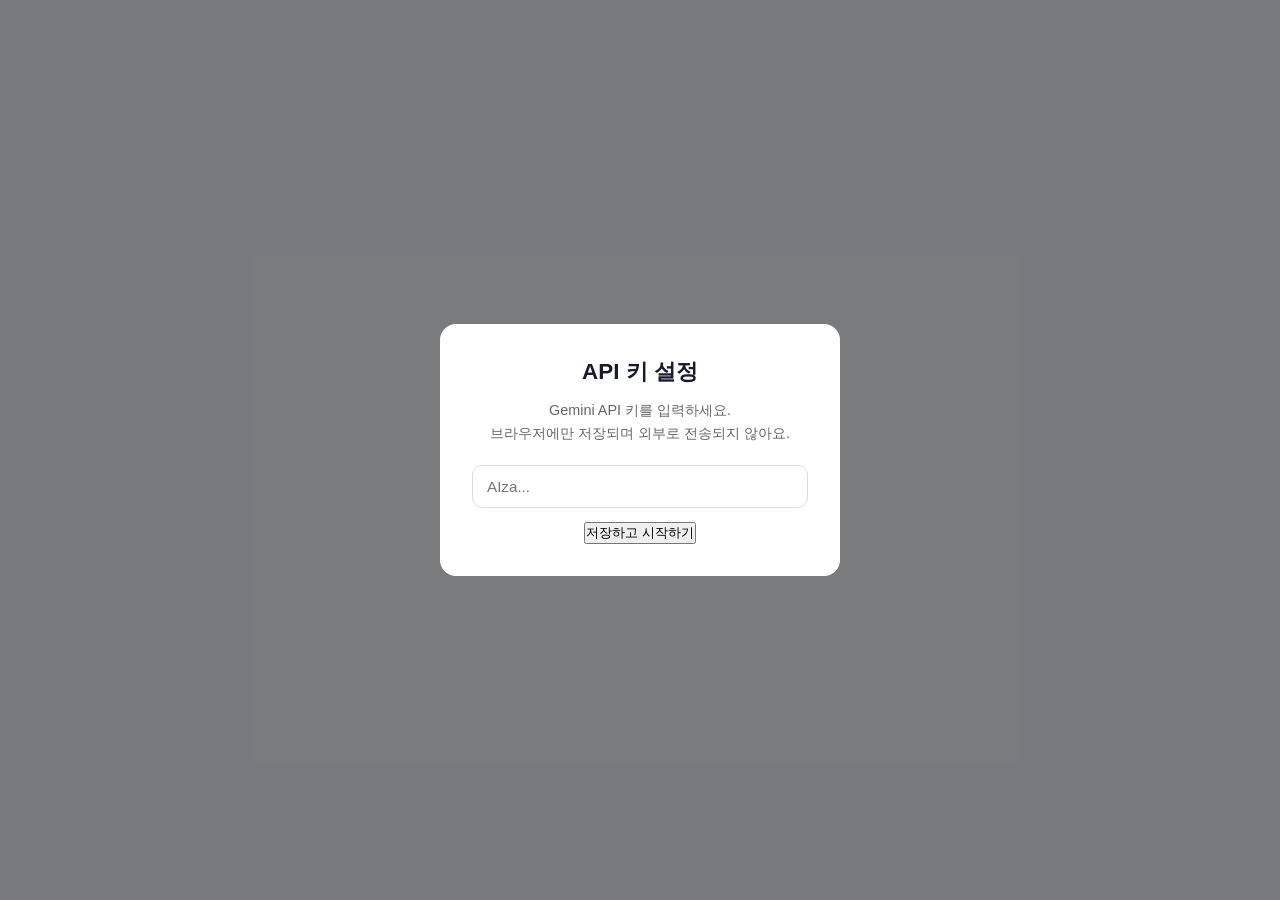
==== index.html @ 81c8525d "first commit" ====
<!DOCTYPE html>
<html lang="ko">
<head>
  <meta charset="UTF-8" />
  <meta name="viewport" content="width=device-width, initial-scale=1.0" />
  <title>Language Study</title>
  <link rel="stylesheet" href="style.css" />
</head>
<body>

  <!-- API Key Modal -->
  <div id="apiModal" class="modal-overlay">
    <div class="modal-box">
      <h2>API 키 설정</h2>
      <p>Gemini API 키를 입력하세요.<br/>브라우저에만 저장되며 외부로 전송되지 않아요.</p>
      <input type="password" id="apiKeyInput" placeholder="AIza..." />
      <button id="saveApiKey">저장하고 시작하기</button>
    </div>
  </div>

  <!-- Main App -->
  <div id="app" class="hidden">
    <header>
      <h1>Language Study</h1>
      <button id="changeApiKey" class="btn-ghost">API 키 변경</button>
    </header>

    <main>
      <!-- Language Tab -->
      <div class="tab-group">
        <button class="tab active" data-lang="en">영어</button>
        <button class="tab" data-lang="zh">중국어</button>
      </div>

      <!-- Topic Card -->
      <div class="card topic-card">
        <div class="topic-meta">
          <span class="badge" id="topicLevel">기초</span>
          <span class="topic-num" id="topicNum">1 / 15</span>
        </div>
        <div class="topic-title" id="topicTitle">자기소개</div>
        <div class="topic-desc" id="topicDesc">이름, 직업, 취미 등 기본적인 자기소개를 연습해보세요.</div>
        <div class="topic-btns">
          <button id="prevTopic" class="btn-ghost">이전</button>
          <button id="nextTopic" class="btn-ghost">다음</button>
          <button id="startChat" class="btn-primary">시작하기</button>
        </div>
      </div>

      <!-- Mode Toggle -->
      <div class="tab-group">
        <button class="mode-tab active" data-mode="chat">대화 연습</button>
        <button class="mode-tab" data-mode="correct">문장 교정</button>
      </div>

      <!-- Chat Box -->
      <div class="card chat-card">
        <div id="chatMessages" class="chat-messages">
          <div class="msg ai">
            <span>안녕하세요! 위에서 주제를 선택하고 시작하기를 눌러주세요.</span>
          </div>
        </div>
        <div class="chat-input-row">
          <input type="text" id="userInput" placeholder="메시지를 입력하세요..." autocomplete="off" />
          <button id="sendBtn">전송</button>
        </div>
      </div>

      <!-- Stats -->
      <div class="stats-row">
        <div class="stat-box">
          <div class="stat-num" id="todayCount">0</div>
          <div class="stat-label">오늘 대화</div>
        </div>
        <div class="stat-box">
          <div class="stat-num" id="streakCount">0</div>
          <div class="stat-label">연속 학습일</div>
        </div>
      </div>
    </main>
  </div>

  <script src="app.js"></script>
</body>
</html>
---- style.css ----
* {
  box-sizing: border-box;
  margin: 0;
  padding: 0;
}

body {
  font-family: -apple-system, BlinkMacSystemFont, 'Segoe UI', sans-serif;
  background: #f4f6fb;
  color: #1a1a2e;
  min-height: 100vh;
}

/* Modal */
.modal-overlay {
  position: fixed;
  inset: 0;
  background: rgba(0,0,0,0.5);
  display: flex;
  align-items: center;
  justify-content: center;
  z-index: 100;
  padding: 20px;
}

.modal-box {
  background: #fff;
  border-radius: 16px;
  padding: 32px;
  max-width: 400px;
  width: 100%;
  text-align: center;
}

.modal-box h2 {
  font-size: 1.4rem;
  margin-bottom: 12px;
  color: #1a1a2e;
}

.modal-box p {
  font-size: 0.9rem;
  color: #666;
  margin-bottom: 20px;
  line-height: 1.6;
}

.modal-box input {
  width: 100%;
  padding: 12px 14px;
  border: 1.5px solid #ddd;
  border-radius: 10px;
  font-size: 0.95rem;
  margin-bottom: 14px;
  outline: none;
  transition: border-color 0.2s;
}

.modal-box input:focus {
  border-color: #6c63ff;
}

/* Header */
header {
  display: flex;
  align-items: center;
  justify-content: space-between;
  padding: 20px 24px 10px;
  max-width: 640px;
  margin: 0 auto;
}

header h1 {
  font-size: 1.3rem;
  font-weight: 700;
  color: #6c63ff;
}

/* Main */
main {
  max-width: 640px;
  margin: 0 auto;
  padding: 12px 16px 40px;
  display: flex;
  flex-direction: column;
  gap: 16px;
}

/* Tabs */
.tab-group {
  display: flex;
  background: #e8e8f0;
  border-radius: 12px;
  padding: 4px;
  gap: 4px;
}

.tab, .mode-tab {
  flex: 1;
  padding: 10px;
  border: none;
  border-radius: 9px;
  background: transparent;
  font-size: 0.9rem;
  font-weight: 500;
  color: #888;
  cursor: pointer;
  transition: all 0.2s;
}

.tab.active, .mode-tab.active {
  background: #fff;
  color: #6c63ff;
  font-weight: 700;
  box-shadow: 0 1px 4px rgba(0,0,0,0.1);
}

/* Cards */
.card {
  background: #fff;
  border-radius: 16px;
  padding: 20px;
  box-shadow: 0 2px 8px rgba(0,0,0,0.06);
}

/* Topic Card */
.topic-meta {
  display: flex;
  justify-content: space-between;
  align-items: center;
  margin-bottom: 10px;
}

.badge {
  background: #ede9ff;
  color: #6c63ff;
  font-size: 0.75rem;
  font-weight: 600;
  padding: 4px 10px;
  border-radius: 20px;
}

.badge.business { background: #fff0e0; color: #e07000; }
.badge.mid { background: #e0f5e9; color: #2e7d32; }

.topic-num {
  font-size: 0.8rem;
  color: #aaa;
}

.topic-title {
  font-size: 1.3rem;
  font-weight: 700;
  margin-bottom: 8px;
}

.topic-desc {
  font-size: 0.88rem;
  color: #666;
  line-height: 1.6;
  margin-bottom: 16px;
}

.topic-btns {
  display: flex;
  gap: 8px;
  align-items: center;
}

/* Buttons */
.btn-primary {
  flex: 1;
  padding: 11px 20px;
  background: #6c63ff;
  color: #fff;
  border: none;
  border-radius: 10px;
  font-size: 0.95rem;
  font-weight: 600;
  cursor: pointer;
  transition: background 0.2s;
}

.btn-primary:hover { background: #574fd6; }

.btn-ghost {
  padding: 10px 14px;
  background: transparent;
  border: 1.5px solid #ddd;
  border-radius: 10px;
  font-size: 0.88rem;
  color: #555;
  cursor: pointer;
  transition: all 0.2s;
}

.btn-ghost:hover { border-color: #6c63ff; color: #6c63ff; }

/* Chat */
.chat-card {
  padding: 0;
  overflow: hidden;
}

.chat-messages {
  height: 360px;
  overflow-y: auto;
  padding: 20px;
  display: flex;
  flex-direction: column;
  gap: 12px;
  scroll-behavior: smooth;
}

.msg {
  display: flex;
  gap: 10px;
  max-width: 85%;
}

.msg.ai {
  align-self: flex-start;
}

.msg.user {
  align-self: flex-end;
  flex-direction: row-reverse;
}

.msg span {
  padding: 12px 16px;
  border-radius: 16px;
  font-size: 0.9rem;
  line-height: 1.6;
  white-space: pre-wrap;
}

.msg.ai span {
  background: #f0eeff;
  color: #1a1a2e;
  border-bottom-left-radius: 4px;
}

.msg.user span {
  background: #6c63ff;
  color: #fff;
  border-bottom-right-radius: 4px;
}

.msg.loading span {
  color: #aaa;
  font-style: italic;
}

.chat-input-row {
  display: flex;
  padding: 14px 16px;
  gap: 10px;
  border-top: 1px solid #f0f0f0;
}

.chat-input-row input {
  flex: 1;
  padding: 12px 14px;
  border: 1.5px solid #eee;
  border-radius: 10px;
  font-size: 0.9rem;
  outline: none;
  transition: border-color 0.2s;
}

.chat-input-row input:focus { border-color: #6c63ff; }

.chat-input-row button {
  padding: 12px 20px;
  background: #6c63ff;
  color: #fff;
  border: none;
  border-radius: 10px;
  font-size: 0.9rem;
  font-weight: 600;
  cursor: pointer;
  transition: background 0.2s;
}

.chat-input-row button:hover { background: #574fd6; }
.chat-input-row button:disabled { background: #ccc; cursor: not-allowed; }

/* Stats */
.stats-row {
  display: flex;
  gap: 16px;
}

.stat-box {
  flex: 1;
  background: #fff;
  border-radius: 14px;
  padding: 16px;
  text-align: center;
  box-shadow: 0 2px 8px rgba(0,0,0,0.06);
}

.stat-num {
  font-size: 1.8rem;
  font-weight: 700;
  color: #6c63ff;
}

.stat-label {
  font-size: 0.8rem;
  color: #999;
  margin-top: 4px;
}

/* Utility */
.hidden { display: none !important; }
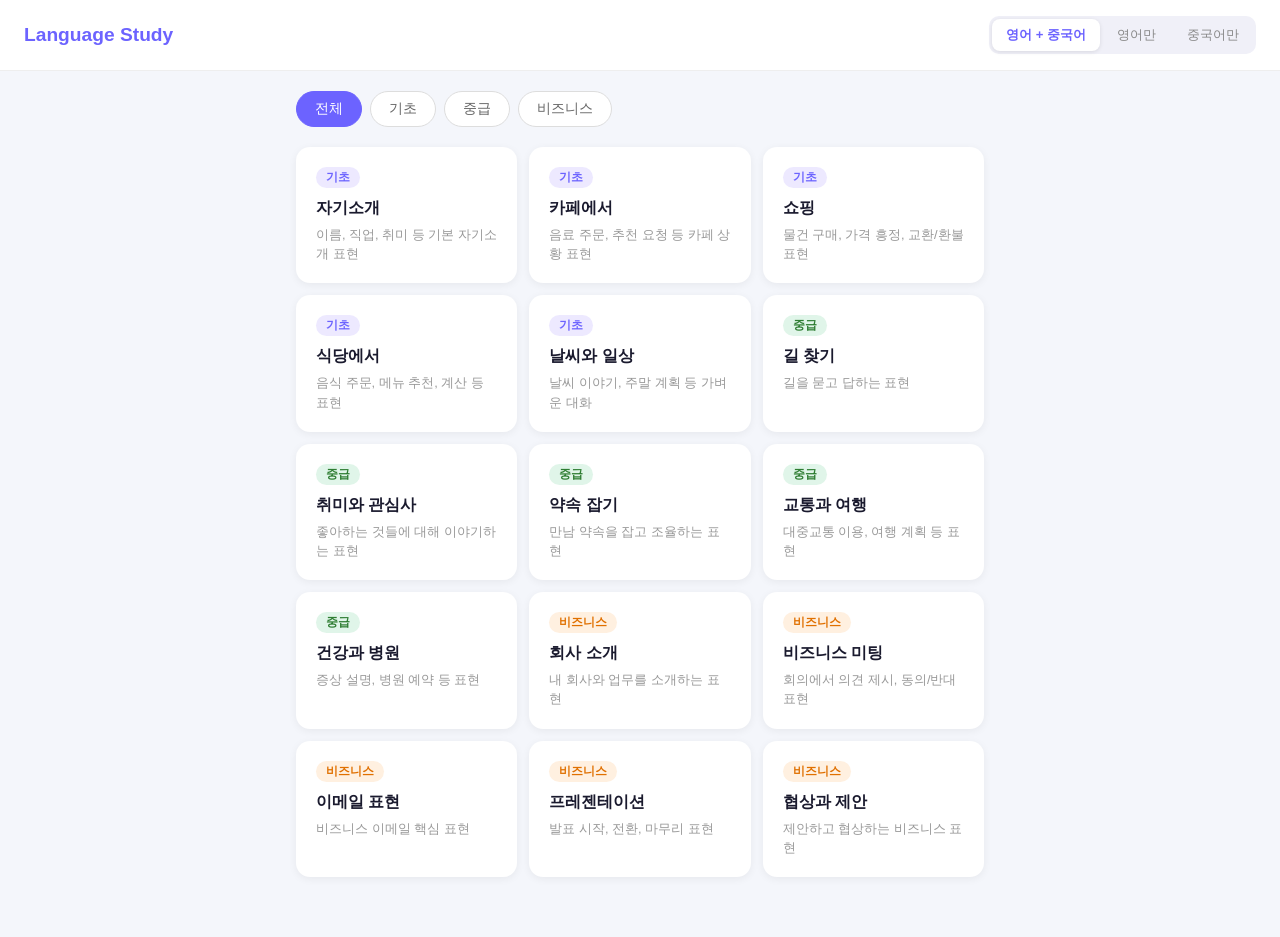
==== commit 464761b7: "redesign: phrase study + PDF worksheet, no AI needed" ====
--- a/index.html
+++ b/index.html
@@ -8,78 +8,72 @@
 </head>
 <body>
 
-  <!-- API Key Modal -->
-  <div id="apiModal" class="modal-overlay">
-    <div class="modal-box">
-      <h2>API 키 설정</h2>
-      <p>Gemini API 키를 입력하세요.<br/>브라우저에만 저장되며 외부로 전송되지 않아요.</p>
-      <input type="password" id="apiKeyInput" placeholder="AIza..." />
-      <button id="saveApiKey">저장하고 시작하기</button>
+  <!-- Header -->
+  <header>
+    <h1>Language Study</h1>
+    <div class="lang-toggle">
+      <button class="lang-btn active" data-lang="both">영어 + 중국어</button>
+      <button class="lang-btn" data-lang="en">영어만</button>
+      <button class="lang-btn" data-lang="zh">중국어만</button>
     </div>
-  </div>
+  </header>
 
-  <!-- Main App -->
-  <div id="app" class="hidden">
-    <header>
-      <h1>Language Study</h1>
-      <button id="changeApiKey" class="btn-ghost">API 키 변경</button>
-    </header>
+  <main>
+    <!-- Home: 주제 목록 -->
+    <div id="homeView">
+      <div class="level-filter">
+        <button class="filter-btn active" data-level="all">전체</button>
+        <button class="filter-btn" data-level="기초">기초</button>
+        <button class="filter-btn" data-level="중급">중급</button>
+        <button class="filter-btn" data-level="비즈니스">비즈니스</button>
+      </div>
+      <div class="topic-grid" id="topicGrid"></div>
+    </div>
 
-    <main>
-      <!-- Language Tab -->
-      <div class="tab-group">
-        <button class="tab active" data-lang="en">영어</button>
-        <button class="tab" data-lang="zh">중국어</button>
+    <!-- Study View -->
+    <div id="studyView" class="hidden">
+      <div class="study-header">
+        <button id="backBtn" class="btn-ghost">← 목록</button>
+        <div class="study-title-wrap">
+          <h2 id="studyTitle"></h2>
+          <span class="badge" id="studyLevel"></span>
+        </div>
+        <button id="pdfBtn" class="btn-primary">PDF 저장</button>
       </div>
 
-      <!-- Topic Card -->
-      <div class="card topic-card">
-        <div class="topic-meta">
-          <span class="badge" id="topicLevel">기초</span>
-          <span class="topic-num" id="topicNum">1 / 15</span>
+      <!-- 표현 학습 -->
+      <div class="card">
+        <div class="card-top">
+          <h3>핵심 표현</h3>
+          <div class="hide-btns" id="hideBtns"></div>
         </div>
-        <div class="topic-title" id="topicTitle">자기소개</div>
-        <div class="topic-desc" id="topicDesc">이름, 직업, 취미 등 기본적인 자기소개를 연습해보세요.</div>
-        <div class="topic-btns">
-          <button id="prevTopic" class="btn-ghost">이전</button>
-          <button id="nextTopic" class="btn-ghost">다음</button>
-          <button id="startChat" class="btn-primary">시작하기</button>
+        <div class="table-wrap">
+          <table id="phraseTable">
+            <thead>
+              <tr>
+                <th>한국어</th>
+                <th class="col-en hidden-col">영어</th>
+                <th class="col-zh hidden-col">중국어</th>
+                <th class="col-py hidden-col">발음 (Pinyin)</th>
+              </tr>
+            </thead>
+            <tbody id="phraseBody"></tbody>
+          </table>
         </div>
       </div>
 
-      <!-- Mode Toggle -->
-      <div class="tab-group">
-        <button class="mode-tab active" data-mode="chat">대화 연습</button>
-        <button class="mode-tab" data-mode="correct">문장 교정</button>
+      <!-- 퀴즈 미리보기 -->
+      <div class="card">
+        <div class="card-top">
+          <h3>퀴즈 미리보기</h3>
+          <span class="hint">PDF에서 직접 써보세요</span>
+        </div>
+        <div id="quizPreview"></div>
       </div>
+    </div>
+  </main>
 
-      <!-- Chat Box -->
-      <div class="card chat-card">
-        <div id="chatMessages" class="chat-messages">
-          <div class="msg ai">
-            <span>안녕하세요! 위에서 주제를 선택하고 시작하기를 눌러주세요.</span>
-          </div>
-        </div>
-        <div class="chat-input-row">
-          <input type="text" id="userInput" placeholder="메시지를 입력하세요..." autocomplete="off" />
-          <button id="sendBtn">전송</button>
-        </div>
-      </div>
-
-      <!-- Stats -->
-      <div class="stats-row">
-        <div class="stat-box">
-          <div class="stat-num" id="todayCount">0</div>
-          <div class="stat-label">오늘 대화</div>
-        </div>
-        <div class="stat-box">
-          <div class="stat-num" id="streakCount">0</div>
-          <div class="stat-label">연속 학습일</div>
-        </div>
-      </div>
-    </main>
-  </div>
-
+  <script src="data.js"></script>
   <script src="app.js"></script>
 </body>
 </html>
--- a/style.css
+++ b/style.css
@@ -1,8 +1,4 @@
-* {
-  box-sizing: border-box;
-  margin: 0;
-  padding: 0;
-}
+* { box-sizing: border-box; margin: 0; padding: 0; }
 
 body {
   font-family: -apple-system, BlinkMacSystemFont, 'Segoe UI', sans-serif;
@@ -11,174 +7,309 @@
   min-height: 100vh;
 }
 
-/* Modal */
-.modal-overlay {
-  position: fixed;
-  inset: 0;
-  background: rgba(0,0,0,0.5);
-  display: flex;
-  align-items: center;
-  justify-content: center;
-  z-index: 100;
-  padding: 20px;
-}
-
-.modal-box {
-  background: #fff;
-  border-radius: 16px;
-  padding: 32px;
-  max-width: 400px;
-  width: 100%;
-  text-align: center;
-}
-
-.modal-box h2 {
-  font-size: 1.4rem;
-  margin-bottom: 12px;
-  color: #1a1a2e;
-}
-
-.modal-box p {
-  font-size: 0.9rem;
-  color: #666;
-  margin-bottom: 20px;
-  line-height: 1.6;
-}
-
-.modal-box input {
-  width: 100%;
-  padding: 12px 14px;
-  border: 1.5px solid #ddd;
-  border-radius: 10px;
-  font-size: 0.95rem;
-  margin-bottom: 14px;
-  outline: none;
-  transition: border-color 0.2s;
-}
-
-.modal-box input:focus {
-  border-color: #6c63ff;
-}
-
 /* Header */
 header {
+  background: #fff;
+  border-bottom: 1px solid #eee;
+  padding: 16px 24px;
   display: flex;
   align-items: center;
   justify-content: space-between;
-  padding: 20px 24px 10px;
-  max-width: 640px;
-  margin: 0 auto;
+  gap: 12px;
+  flex-wrap: wrap;
+  position: sticky;
+  top: 0;
+  z-index: 10;
 }
 
 header h1 {
-  font-size: 1.3rem;
+  font-size: 1.2rem;
   font-weight: 700;
   color: #6c63ff;
+}
+
+.lang-toggle {
+  display: flex;
+  background: #f0f0f8;
+  border-radius: 10px;
+  padding: 3px;
+  gap: 3px;
+}
+
+.lang-btn {
+  padding: 7px 14px;
+  border: none;
+  border-radius: 8px;
+  background: transparent;
+  font-size: 0.82rem;
+  font-weight: 500;
+  color: #888;
+  cursor: pointer;
+  transition: all 0.2s;
+  white-space: nowrap;
+}
+
+.lang-btn.active {
+  background: #fff;
+  color: #6c63ff;
+  font-weight: 700;
+  box-shadow: 0 1px 4px rgba(0,0,0,0.1);
 }
 
 /* Main */
 main {
-  max-width: 640px;
+  max-width: 720px;
   margin: 0 auto;
-  padding: 12px 16px 40px;
-  display: flex;
-  flex-direction: column;
-  gap: 16px;
-}
-
-/* Tabs */
-.tab-group {
-  display: flex;
-  background: #e8e8f0;
-  border-radius: 12px;
-  padding: 4px;
-  gap: 4px;
-}
-
-.tab, .mode-tab {
+  padding: 20px 16px 60px;
+}
+
+/* Level Filter */
+.level-filter {
+  display: flex;
+  gap: 8px;
+  margin-bottom: 20px;
+  flex-wrap: wrap;
+}
+
+.filter-btn {
+  padding: 8px 18px;
+  border: 1.5px solid #ddd;
+  border-radius: 20px;
+  background: #fff;
+  font-size: 0.85rem;
+  font-weight: 500;
+  color: #666;
+  cursor: pointer;
+  transition: all 0.2s;
+}
+
+.filter-btn.active {
+  background: #6c63ff;
+  border-color: #6c63ff;
+  color: #fff;
+}
+
+/* Topic Grid */
+.topic-grid {
+  display: grid;
+  grid-template-columns: repeat(auto-fill, minmax(200px, 1fr));
+  gap: 12px;
+}
+
+.topic-card {
+  background: #fff;
+  border-radius: 14px;
+  padding: 18px;
+  cursor: pointer;
+  transition: all 0.2s;
+  box-shadow: 0 2px 8px rgba(0,0,0,0.06);
+  border: 2px solid transparent;
+}
+
+.topic-card:hover {
+  border-color: #6c63ff;
+  transform: translateY(-2px);
+  box-shadow: 0 4px 16px rgba(108,99,255,0.15);
+}
+
+.topic-card .badge {
+  font-size: 0.72rem;
+  margin-bottom: 10px;
+  display: inline-block;
+}
+
+.topic-card h3 {
+  font-size: 1rem;
+  font-weight: 700;
+  margin-bottom: 6px;
+}
+
+.topic-card p {
+  font-size: 0.8rem;
+  color: #999;
+  line-height: 1.5;
+}
+
+/* Badge */
+.badge {
+  padding: 3px 10px;
+  border-radius: 20px;
+  font-size: 0.75rem;
+  font-weight: 600;
+  background: #ede9ff;
+  color: #6c63ff;
+}
+
+.badge.mid { background: #e0f5e9; color: #2e7d32; }
+.badge.biz { background: #fff0e0; color: #e07000; }
+
+/* Study Header */
+.study-header {
+  display: flex;
+  align-items: center;
+  gap: 12px;
+  margin-bottom: 20px;
+  flex-wrap: wrap;
+}
+
+.study-title-wrap {
   flex: 1;
-  padding: 10px;
-  border: none;
-  border-radius: 9px;
-  background: transparent;
-  font-size: 0.9rem;
-  font-weight: 500;
-  color: #888;
-  cursor: pointer;
-  transition: all 0.2s;
-}
-
-.tab.active, .mode-tab.active {
-  background: #fff;
-  color: #6c63ff;
-  font-weight: 700;
-  box-shadow: 0 1px 4px rgba(0,0,0,0.1);
-}
-
-/* Cards */
+  display: flex;
+  align-items: center;
+  gap: 10px;
+  flex-wrap: wrap;
+}
+
+.study-title-wrap h2 {
+  font-size: 1.3rem;
+  font-weight: 700;
+}
+
+/* Card */
 .card {
   background: #fff;
   border-radius: 16px;
   padding: 20px;
   box-shadow: 0 2px 8px rgba(0,0,0,0.06);
-}
-
-/* Topic Card */
-.topic-meta {
-  display: flex;
+  margin-bottom: 16px;
+}
+
+.card-top {
+  display: flex;
+  align-items: center;
   justify-content: space-between;
-  align-items: center;
-  margin-bottom: 10px;
-}
-
-.badge {
-  background: #ede9ff;
-  color: #6c63ff;
-  font-size: 0.75rem;
-  font-weight: 600;
-  padding: 4px 10px;
-  border-radius: 20px;
-}
-
-.badge.business { background: #fff0e0; color: #e07000; }
-.badge.mid { background: #e0f5e9; color: #2e7d32; }
-
-.topic-num {
+  margin-bottom: 16px;
+  flex-wrap: wrap;
+  gap: 10px;
+}
+
+.card-top h3 {
+  font-size: 1rem;
+  font-weight: 700;
+}
+
+.hint {
   font-size: 0.8rem;
   color: #aaa;
 }
 
-.topic-title {
-  font-size: 1.3rem;
-  font-weight: 700;
-  margin-bottom: 8px;
-}
-
-.topic-desc {
+/* Hide Buttons */
+.hide-btns {
+  display: flex;
+  gap: 6px;
+  flex-wrap: wrap;
+}
+
+.hide-btn {
+  padding: 5px 12px;
+  border: 1.5px solid #ddd;
+  border-radius: 20px;
+  background: #fff;
+  font-size: 0.78rem;
+  color: #666;
+  cursor: pointer;
+  transition: all 0.2s;
+}
+
+.hide-btn.hidden-active {
+  background: #f0eeff;
+  border-color: #6c63ff;
+  color: #6c63ff;
+}
+
+/* Table */
+.table-wrap { overflow-x: auto; }
+
+table {
+  width: 100%;
+  border-collapse: collapse;
   font-size: 0.88rem;
-  color: #666;
-  line-height: 1.6;
-  margin-bottom: 16px;
-}
-
-.topic-btns {
-  display: flex;
+}
+
+th {
+  padding: 10px 12px;
+  text-align: left;
+  background: #f8f8fc;
+  font-weight: 600;
+  color: #555;
+  border-bottom: 2px solid #eee;
+  white-space: nowrap;
+}
+
+td {
+  padding: 12px 12px;
+  border-bottom: 1px solid #f0f0f0;
+  line-height: 1.5;
+  vertical-align: top;
+}
+
+tr:last-child td { border-bottom: none; }
+tr:hover td { background: #fafaff; }
+
+td.ko { font-weight: 600; }
+td.en { color: #3b5bdb; }
+td.zh { color: #c92a2a; }
+td.py { color: #888; font-size: 0.82rem; }
+
+.col-hidden { display: none; }
+
+/* Quiz Preview */
+.quiz-item {
+  padding: 14px 0;
+  border-bottom: 1px solid #f0f0f0;
+}
+
+.quiz-item:last-child { border-bottom: none; }
+
+.quiz-num {
+  font-size: 0.75rem;
+  color: #aaa;
+  margin-bottom: 4px;
+}
+
+.quiz-ko {
+  font-weight: 600;
+  font-size: 0.95rem;
+}
+
+.quiz-blank {
+  margin-top: 8px;
+  display: flex;
+  flex-direction: column;
+  gap: 6px;
+}
+
+.blank-row {
+  display: flex;
+  align-items: center;
   gap: 8px;
-  align-items: center;
+}
+
+.blank-label {
+  font-size: 0.75rem;
+  color: #aaa;
+  width: 50px;
+  flex-shrink: 0;
+}
+
+.blank-line {
+  flex: 1;
+  border-bottom: 1.5px dashed #ddd;
+  height: 20px;
 }
 
 /* Buttons */
 .btn-primary {
-  flex: 1;
-  padding: 11px 20px;
+  padding: 10px 20px;
   background: #6c63ff;
   color: #fff;
   border: none;
   border-radius: 10px;
-  font-size: 0.95rem;
+  font-size: 0.9rem;
   font-weight: 600;
   cursor: pointer;
   transition: background 0.2s;
+  white-space: nowrap;
 }
 
 .btn-primary:hover { background: #574fd6; }
@@ -192,126 +323,9 @@
   color: #555;
   cursor: pointer;
   transition: all 0.2s;
+  white-space: nowrap;
 }
 
 .btn-ghost:hover { border-color: #6c63ff; color: #6c63ff; }
 
-/* Chat */
-.chat-card {
-  padding: 0;
-  overflow: hidden;
-}
-
-.chat-messages {
-  height: 360px;
-  overflow-y: auto;
-  padding: 20px;
-  display: flex;
-  flex-direction: column;
-  gap: 12px;
-  scroll-behavior: smooth;
-}
-
-.msg {
-  display: flex;
-  gap: 10px;
-  max-width: 85%;
-}
-
-.msg.ai {
-  align-self: flex-start;
-}
-
-.msg.user {
-  align-self: flex-end;
-  flex-direction: row-reverse;
-}
-
-.msg span {
-  padding: 12px 16px;
-  border-radius: 16px;
-  font-size: 0.9rem;
-  line-height: 1.6;
-  white-space: pre-wrap;
-}
-
-.msg.ai span {
-  background: #f0eeff;
-  color: #1a1a2e;
-  border-bottom-left-radius: 4px;
-}
-
-.msg.user span {
-  background: #6c63ff;
-  color: #fff;
-  border-bottom-right-radius: 4px;
-}
-
-.msg.loading span {
-  color: #aaa;
-  font-style: italic;
-}
-
-.chat-input-row {
-  display: flex;
-  padding: 14px 16px;
-  gap: 10px;
-  border-top: 1px solid #f0f0f0;
-}
-
-.chat-input-row input {
-  flex: 1;
-  padding: 12px 14px;
-  border: 1.5px solid #eee;
-  border-radius: 10px;
-  font-size: 0.9rem;
-  outline: none;
-  transition: border-color 0.2s;
-}
-
-.chat-input-row input:focus { border-color: #6c63ff; }
-
-.chat-input-row button {
-  padding: 12px 20px;
-  background: #6c63ff;
-  color: #fff;
-  border: none;
-  border-radius: 10px;
-  font-size: 0.9rem;
-  font-weight: 600;
-  cursor: pointer;
-  transition: background 0.2s;
-}
-
-.chat-input-row button:hover { background: #574fd6; }
-.chat-input-row button:disabled { background: #ccc; cursor: not-allowed; }
-
-/* Stats */
-.stats-row {
-  display: flex;
-  gap: 16px;
-}
-
-.stat-box {
-  flex: 1;
-  background: #fff;
-  border-radius: 14px;
-  padding: 16px;
-  text-align: center;
-  box-shadow: 0 2px 8px rgba(0,0,0,0.06);
-}
-
-.stat-num {
-  font-size: 1.8rem;
-  font-weight: 700;
-  color: #6c63ff;
-}
-
-.stat-label {
-  font-size: 0.8rem;
-  color: #999;
-  margin-top: 4px;
-}
-
-/* Utility */
 .hidden { display: none !important; }
